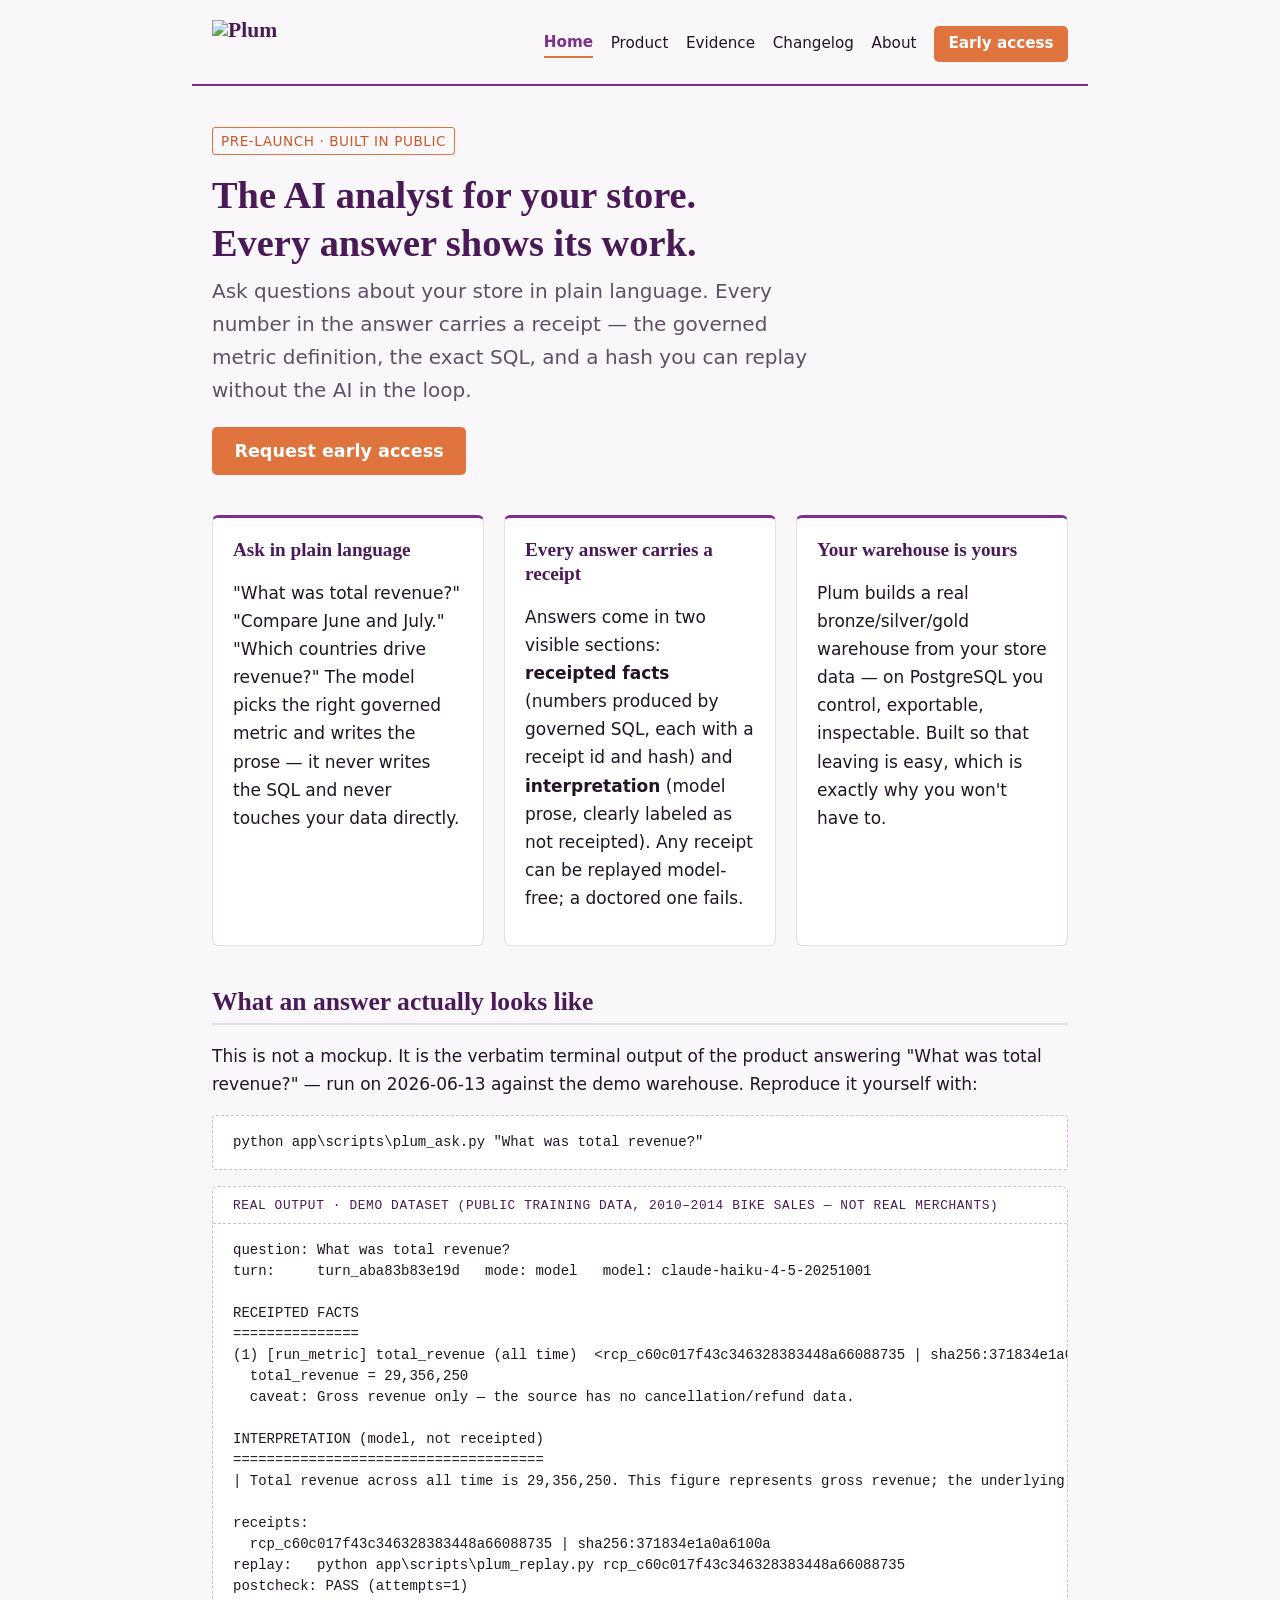
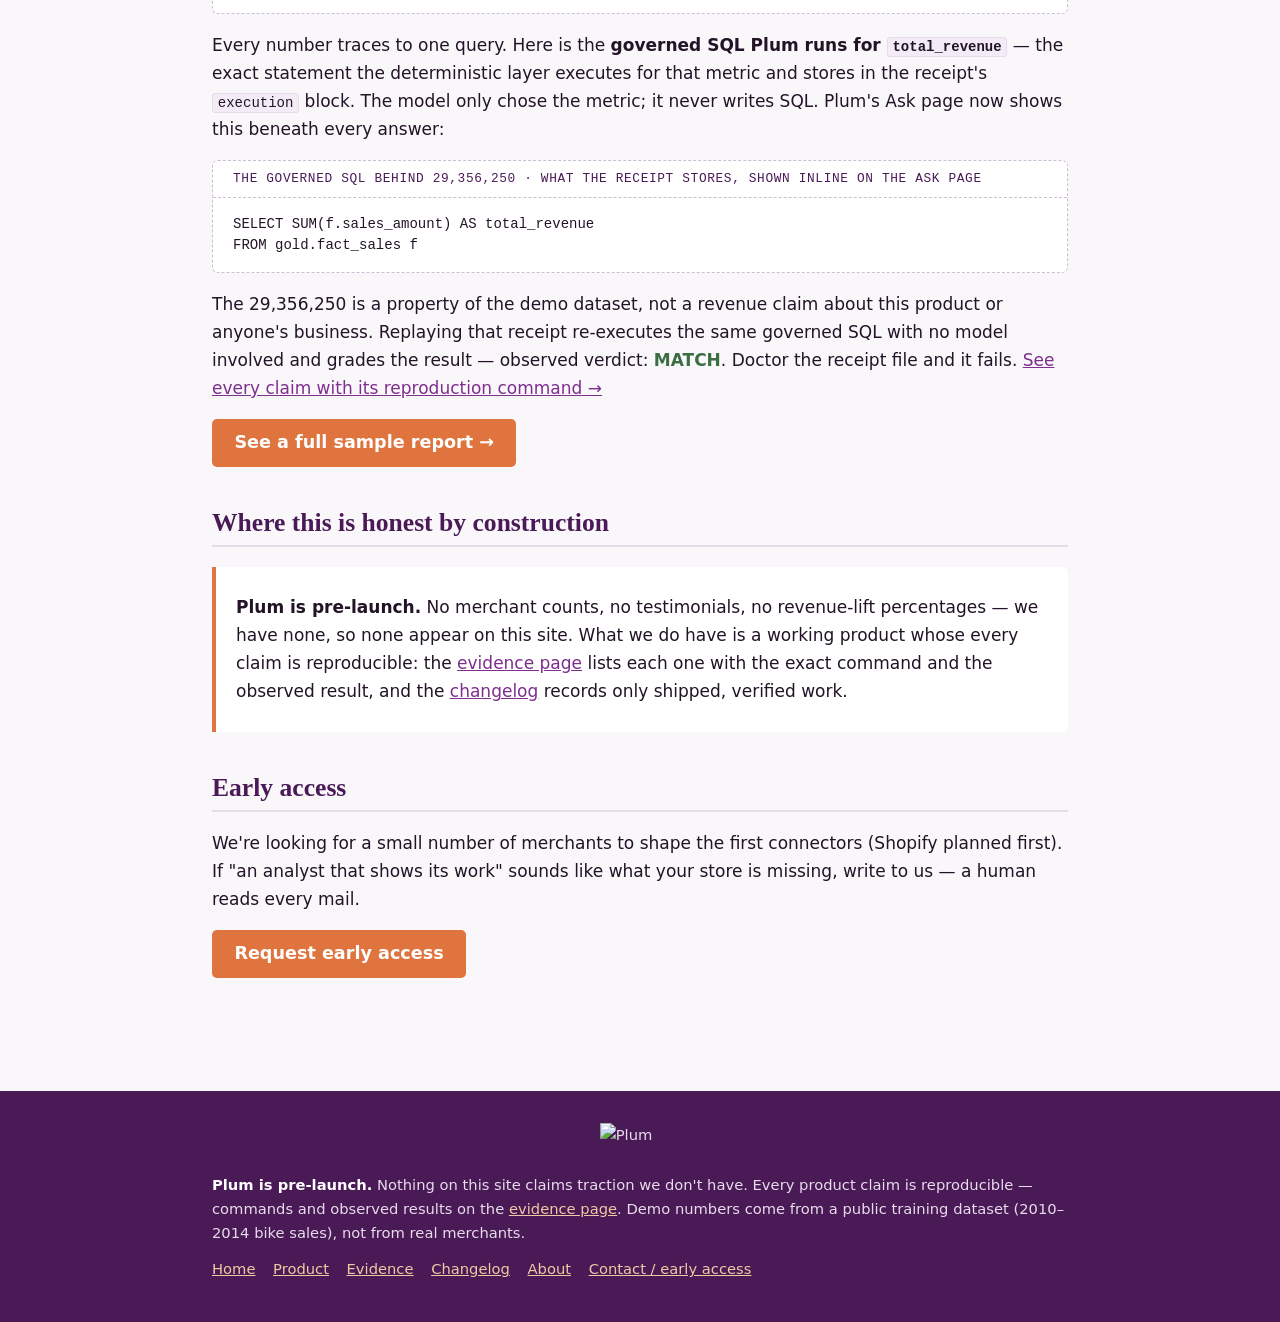
==== index.html @ e41077cc "Publish site (source: plum@e095a19 Hold privacy/terms back from publish (pending legal review))" ====
<!DOCTYPE html>
<html lang="en">
<head>
<meta charset="utf-8">
<meta name="viewport" content="width=device-width, initial-scale=1">
<title>Plum — the AI analyst for your store. Every answer shows its work.</title>
<meta name="description" content="Plum is an AI analyst for ecommerce stores. Every number it gives you carries a receipt: the governed metric, the exact SQL, and a replayable hash. Pre-launch, built in public.">
<link rel="icon" type="image/svg+xml" href="plum-icon.svg">
<link rel="stylesheet" href="style.css">
</head>
<body>

<header class="site">
  <a class="brand" href="index.html"><img class="logo" src="plum-primary-lockup.svg" alt="Plum" width="160" height="60"><span class="wordmark">Plum<span class="tick">&#10003;</span></span></a>
  <nav>
    <a href="index.html" aria-current="page">Home</a>
    <a href="product.html">Product</a>
    <a href="evidence.html">Evidence</a>
    <a href="changelog.html">Changelog</a>
    <a href="about.html">About</a>
    <a class="cta" href="mailto:vladimirvukojicic@gmail.com?subject=Plum%20early%20access">Early access</a>
  </nav>
</header>

<main>

<div class="hero">
  <span class="prelaunch">Pre-launch &middot; built in public</span>
  <h1>The AI analyst for your store.<br>Every answer shows its work.</h1>
  <p class="tagline">Ask questions about your store in plain language. Every number
  in the answer carries a receipt — the governed metric definition, the exact SQL,
  and a hash you can replay without the AI in the loop.</p>
  <a class="cta big" href="mailto:vladimirvukojicic@gmail.com?subject=Plum%20early%20access">Request early access</a>
</div>

<div class="threeup">
  <section>
    <h3>Ask in plain language</h3>
    <p>"What was total revenue?" "Compare June and July." "Which countries drive
    revenue?" The model picks the right governed metric and writes the prose —
    it never writes the SQL and never touches your data directly.</p>
  </section>
  <section>
    <h3>Every answer carries a receipt</h3>
    <p>Answers come in two visible sections: <strong>receipted facts</strong>
    (numbers produced by governed SQL, each with a receipt id and hash) and
    <strong>interpretation</strong> (model prose, clearly labeled as not
    receipted). Any receipt can be replayed model-free; a doctored one fails.</p>
  </section>
  <section>
    <h3>Your warehouse is yours</h3>
    <p>Plum builds a real bronze/silver/gold warehouse from your store data —
    on PostgreSQL you control, exportable, inspectable. Built so that leaving is
    easy, which is exactly why you won't have to.</p>
  </section>
</div>

<h2>What an answer actually looks like</h2>

<p>This is not a mockup. It is the verbatim terminal output of the product
answering "What was total revenue?" — run on 2026-06-13 against the demo
warehouse. Reproduce it yourself with:</p>

<pre><code>python app\scripts\plum_ask.py "What was total revenue?"</code></pre>

<div class="receipt">
  <div class="label">Real output &middot; demo dataset (public training data, 2010&ndash;2014 bike sales — not real merchants)</div>
<pre>question: What was total revenue?
turn:     turn_aba83b83e19d   mode: model   model: claude-haiku-4-5-20251001

RECEIPTED FACTS
===============
(1) [run_metric] total_revenue (all time)  &lt;rcp_c60c017f43c346328383448a66088735 | sha256:371834e1a0a6100a&gt;
  total_revenue = 29,356,250
  caveat: Gross revenue only — the source has no cancellation/refund data.

INTERPRETATION (model, not receipted)
=====================================
| Total revenue across all time is 29,356,250. This figure represents gross revenue; the underlying data does not include information on cancellations or refunds, so the actual net revenue may differ.

receipts:
  rcp_c60c017f43c346328383448a66088735 | sha256:371834e1a0a6100a
replay:   python app\scripts\plum_replay.py rcp_c60c017f43c346328383448a66088735
postcheck: PASS (attempts=1)</pre>
</div>

<p>Every number traces to one query. Here is the <strong>governed SQL Plum runs
for <code>total_revenue</code></strong> — the exact statement the deterministic
layer executes for that metric and stores in the receipt's <code>execution</code>
block. The model only chose the metric; it never writes SQL. Plum's Ask page now
shows this beneath every answer:</p>

<div class="receipt">
  <div class="label">The governed SQL behind 29,356,250 &middot; what the receipt stores, shown inline on the Ask page</div>
<pre><code>SELECT SUM(f.sales_amount) AS total_revenue
FROM gold.fact_sales f</code></pre>
</div>

<p>The 29,356,250 is a property of the demo dataset, not a revenue claim about
this product or anyone's business. Replaying that receipt re-executes the same
governed SQL with no model involved and grades the result — observed verdict:
<span class="observed">MATCH</span>. Doctor the receipt file and it fails.
<a href="evidence.html">See every claim with its reproduction command &rarr;</a></p>

<p><a class="cta big" href="sample-report.html">See a full sample report &rarr;</a></p>

<h2>Where this is honest by construction</h2>

<div class="honest">
  <p><strong>Plum is pre-launch.</strong> No merchant counts, no testimonials,
  no revenue-lift percentages — we have none, so none appear on this site. What
  we do have is a working product whose every claim is reproducible: the
  <a href="evidence.html">evidence page</a> lists each one with the exact command
  and the observed result, and the <a href="changelog.html">changelog</a> records
  only shipped, verified work.</p>
</div>

<h2>Early access</h2>

<p>We're looking for a small number of merchants to shape the first connectors
(Shopify planned first). If "an analyst that shows its work" sounds like what
your store is missing, write to us — a human reads every mail.</p>

<p><a class="cta big" href="mailto:vladimirvukojicic@gmail.com?subject=Plum%20early%20access">Request early access</a></p>

</main>

<footer class="site">
  <img class="footer-logo" src="plum-lockup-dark-white.svg" alt="Plum" width="180" height="75">
  <p><strong>Plum is pre-launch.</strong> Nothing on this site claims traction
  we don't have. Every product claim is reproducible — commands and observed
  results on the <a href="evidence.html">evidence page</a>. Demo numbers come from
  a public training dataset (2010&ndash;2014 bike sales), not from real merchants.</p>
  <nav>
    <a href="index.html">Home</a>
    <a href="product.html">Product</a>
    <a href="evidence.html">Evidence</a>
    <a href="changelog.html">Changelog</a>
    <a href="about.html">About</a>
    <a href="mailto:vladimirvukojicic@gmail.com?subject=Plum%20early%20access">Contact / early access</a>
  </nav>
</footer>

</body>
</html>
---- style.css ----
/* Plum marketing site — shared stylesheet.
   Branding: the Plum palette on a warm off-white paper, keeping the printed-
   receipt feel that is the product's whole point — but dressed in the brand:
   Plum primary, Deep for dark headings/footer, Clay for calls to action, Leaf
   for verified/positive proof. No frameworks, no network fonts, no JS. */

:root {
  /* brand palette */
  --plum: #7E2F8E;        /* primary brand */
  --plum-dark: #5f2069;   /* darker plum for hover / pressed states */
  --deep: #4A1A57;        /* dark headings, dark sections, footer */
  --deep-2: #3a1445;      /* deeper still, for gradient depth */
  --clay: #E0743F;        /* warm CTA / secondary accent */
  --clay-dark: #c45c29;   /* clay hover */
  --leaf: #4E8A57;        /* positive / verified / checkmarks */
  --leaf-dark: #3c6e44;   /* leaf hover / text on light */

  /* surfaces */
  --paper: #faf7fb;       /* faint plum-tinted off-white */
  --card: #ffffff;
  --ink: #221426;         /* near-black with a plum undertone */
  --ink-soft: #5e5066;
  --rule: #e6dcea;        /* soft plum-tinted hairline */
  --rule-strong: #cdbcd4;
  --code-bg: #f3ecf6;     /* tinted code chip */

  --mono: Consolas, "Cascadia Mono", "Courier New", monospace;
  --serif: Georgia, "Times New Roman", serif;
  --sans: system-ui, "Segoe UI", Arial, sans-serif;
}

* { box-sizing: border-box; }

body {
  margin: 0;
  background: var(--paper);
  color: var(--ink);
  font-family: var(--sans);
  font-size: 1.0625rem;
  line-height: 1.65;
}

h1, h2, h3 { font-family: var(--serif); line-height: 1.25; color: var(--deep); }
h1 { font-size: 2.4rem; margin: 0 0 0.5rem; }
h2 { font-size: 1.6rem; margin: 2.5rem 0 0.75rem; border-bottom: 2px solid var(--rule); padding-bottom: 0.35rem; }
h3 { font-size: 1.2rem; margin: 1.75rem 0 0.5rem; }

a { color: var(--plum); }
a:hover { color: var(--clay-dark); }

code, pre {
  font-family: var(--mono);
  font-size: 0.875rem;
}

code {
  background: var(--code-bg);
  border: 1px solid var(--rule);
  border-radius: 3px;
  padding: 0.08rem 0.3rem;
  overflow-wrap: anywhere;
}

pre {
  background: var(--card);
  border: 1px dashed var(--rule-strong);
  border-radius: 4px;
  padding: 1rem 1.25rem;
  overflow-x: auto;
  line-height: 1.5;
}
pre code { background: none; border: none; padding: 0; }

/* layout */
header.site, main, footer.site > * { max-width: 56rem; margin-left: auto; margin-right: auto; }
header.site, main { padding: 0 1.25rem; }
main { padding-bottom: 3rem; }

/* nav */
header.site {
  display: flex;
  align-items: center;
  flex-wrap: wrap;
  gap: 0.5rem 1.5rem;
  padding-top: 1.25rem;
  padding-bottom: 1rem;
  border-bottom: 2px solid var(--plum);
  margin-bottom: 2.5rem;
}
.brand {
  display: inline-flex;
  align-items: center;
  gap: 0.5rem;
  font-family: var(--serif);
  font-weight: bold;
  font-size: 1.35rem;
  color: var(--deep);
  text-decoration: none;
  line-height: 1;
}
.brand .logo { height: 3rem; width: auto; display: block; }
/* the wordmark text stays in the DOM for screen readers; the lockup carries it visually */
.brand .wordmark { position: absolute; width: 1px; height: 1px; overflow: hidden; clip: rect(0 0 0 0); white-space: nowrap; }
.brand .tick { color: var(--leaf); }
header.site nav { display: flex; flex-wrap: wrap; gap: 0.25rem 1.1rem; align-items: center; margin-left: auto; }
header.site nav a { color: var(--ink); text-decoration: none; font-size: 0.95rem; }
header.site nav a:hover { color: var(--plum); }
header.site nav a[aria-current="page"] {
  color: var(--plum);
  border-bottom: 2px solid var(--clay);
  font-weight: 600;
}

.cta {
  display: inline-block;
  background: var(--clay);
  color: #fff !important;
  text-decoration: none;
  padding: 0.35rem 0.9rem;
  border-radius: 5px;
  font-weight: 600;
}
.cta:hover { background: var(--clay-dark); color: #fff !important; }
.cta.big { font-size: 1.1rem; padding: 0.6rem 1.4rem; }

/* hero */
.hero { margin: 1rem 0 2.5rem; }
.hero h1 { color: var(--deep); }
.hero p.tagline { font-size: 1.25rem; color: var(--ink-soft); max-width: 38rem; margin: 0.5rem 0 1.25rem; }
.prelaunch {
  display: inline-block;
  font-size: 0.85rem;
  letter-spacing: 0.04em;
  text-transform: uppercase;
  color: var(--clay-dark);
  border: 1px solid var(--clay);
  border-radius: 3px;
  padding: 0.1rem 0.5rem;
  margin-bottom: 1rem;
}

/* three-up feature row */
.threeup { display: grid; grid-template-columns: repeat(auto-fit, minmax(15rem, 1fr)); gap: 1.25rem; margin: 1.5rem 0; }
.threeup section {
  background: var(--card);
  border: 1px solid var(--rule);
  border-top: 3px solid var(--plum);
  border-radius: 6px;
  padding: 1rem 1.25rem;
}
.threeup h3 { margin-top: 0.25rem; }

/* receipt / demo block */
.receipt {
  background: var(--card);
  border: 1px dashed var(--rule-strong);
  border-radius: 6px;
  margin: 1rem 0;
}
.receipt .label {
  font-family: var(--mono);
  font-size: 0.8rem;
  letter-spacing: 0.05em;
  text-transform: uppercase;
  color: var(--deep);
  border-bottom: 1px dashed var(--rule-strong);
  padding: 0.45rem 1.25rem;
}
.receipt pre { border: none; margin: 0; background: none; }

/* evidence table rows — Leaf left border marks them as verified proof */
.claim-row {
  background: var(--card);
  border: 1px solid var(--rule);
  border-left: 4px solid var(--leaf);
  border-radius: 6px;
  padding: 1rem 1.5rem;
  margin: 1.5rem 0;
}
.claim-row h3 { margin-top: 0; }
.claim-row dt {
  font-size: 0.8rem;
  letter-spacing: 0.05em;
  text-transform: uppercase;
  color: var(--ink-soft);
  margin-top: 0.9rem;
}
.claim-row dd { margin: 0.25rem 0 0; }
.observed { color: var(--leaf-dark); font-weight: 600; }

/* changelog */
.changelog-note {
  background: var(--card);
  border-left: 4px solid var(--plum);
  border-radius: 0 6px 6px 0;
  padding: 0.6rem 1.25rem;
  margin: 1rem 0 2rem;
}
.changelog li { margin: 1rem 0; }

/* misc */
.muted { color: var(--ink-soft); }
.honest {
  border-left: 4px solid var(--clay);
  background: var(--card);
  border-radius: 0 6px 6px 0;
  padding: 0.6rem 1.25rem;
  margin: 1.25rem 0;
}
table { border-collapse: collapse; width: 100%; margin: 1rem 0; }
th, td { border: 1px solid var(--rule); padding: 0.45rem 0.7rem; text-align: left; vertical-align: top; }
th { background: var(--code-bg); font-family: var(--serif); color: var(--deep); }

/* footer — Deep dark section, white lockup, white text */
footer.site {
  background: var(--deep);
  color: #e8dcec;
  margin-top: 3rem;
  padding-top: 2rem;
  padding-bottom: 2.5rem;
  font-size: 0.92rem;
}
footer.site > * { padding-left: 1.25rem; padding-right: 1.25rem; }
footer.site p { margin: 0 auto 0.75rem; max-width: 56rem; }
footer.site strong { color: #fff; }
footer.site a { color: #f0c9a3; }
footer.site a:hover { color: #fff; }
.footer-logo { height: 2.1rem; width: auto; display: block; margin-bottom: 1rem; }
footer.site nav { display: flex; flex-wrap: wrap; gap: 0.25rem 1.1rem; margin: 0.5rem auto 0; max-width: 56rem; }

/* ---- mobile (<= 640px) — the layout is already fluid (max-width + flex-wrap +
   grid auto-fit); this tunes type, the nav, and spacing so it reads well on a
   phone, and lets any wide table scroll instead of forcing page-wide scroll ---- */
@media (max-width: 640px) {
  body { font-size: 1rem; }
  h1 { font-size: 1.9rem; }
  h2 { font-size: 1.4rem; margin-top: 2rem; }
  h3 { font-size: 1.12rem; }

  header.site, main { padding-left: 1rem; padding-right: 1rem; }
  header.site { gap: 0.5rem 1rem; }
  /* nav drops onto its own full-width row under the brand, left-aligned */
  header.site nav { margin-left: 0; width: 100%; gap: 0.4rem 0.95rem; }

  .hero p.tagline { font-size: 1.1rem; }
  .cta.big { font-size: 1rem; padding: 0.55rem 1.1rem; }

  th, td { padding: 0.4rem 0.55rem; overflow-wrap: anywhere; }
  table { display: block; overflow-x: auto; }
}
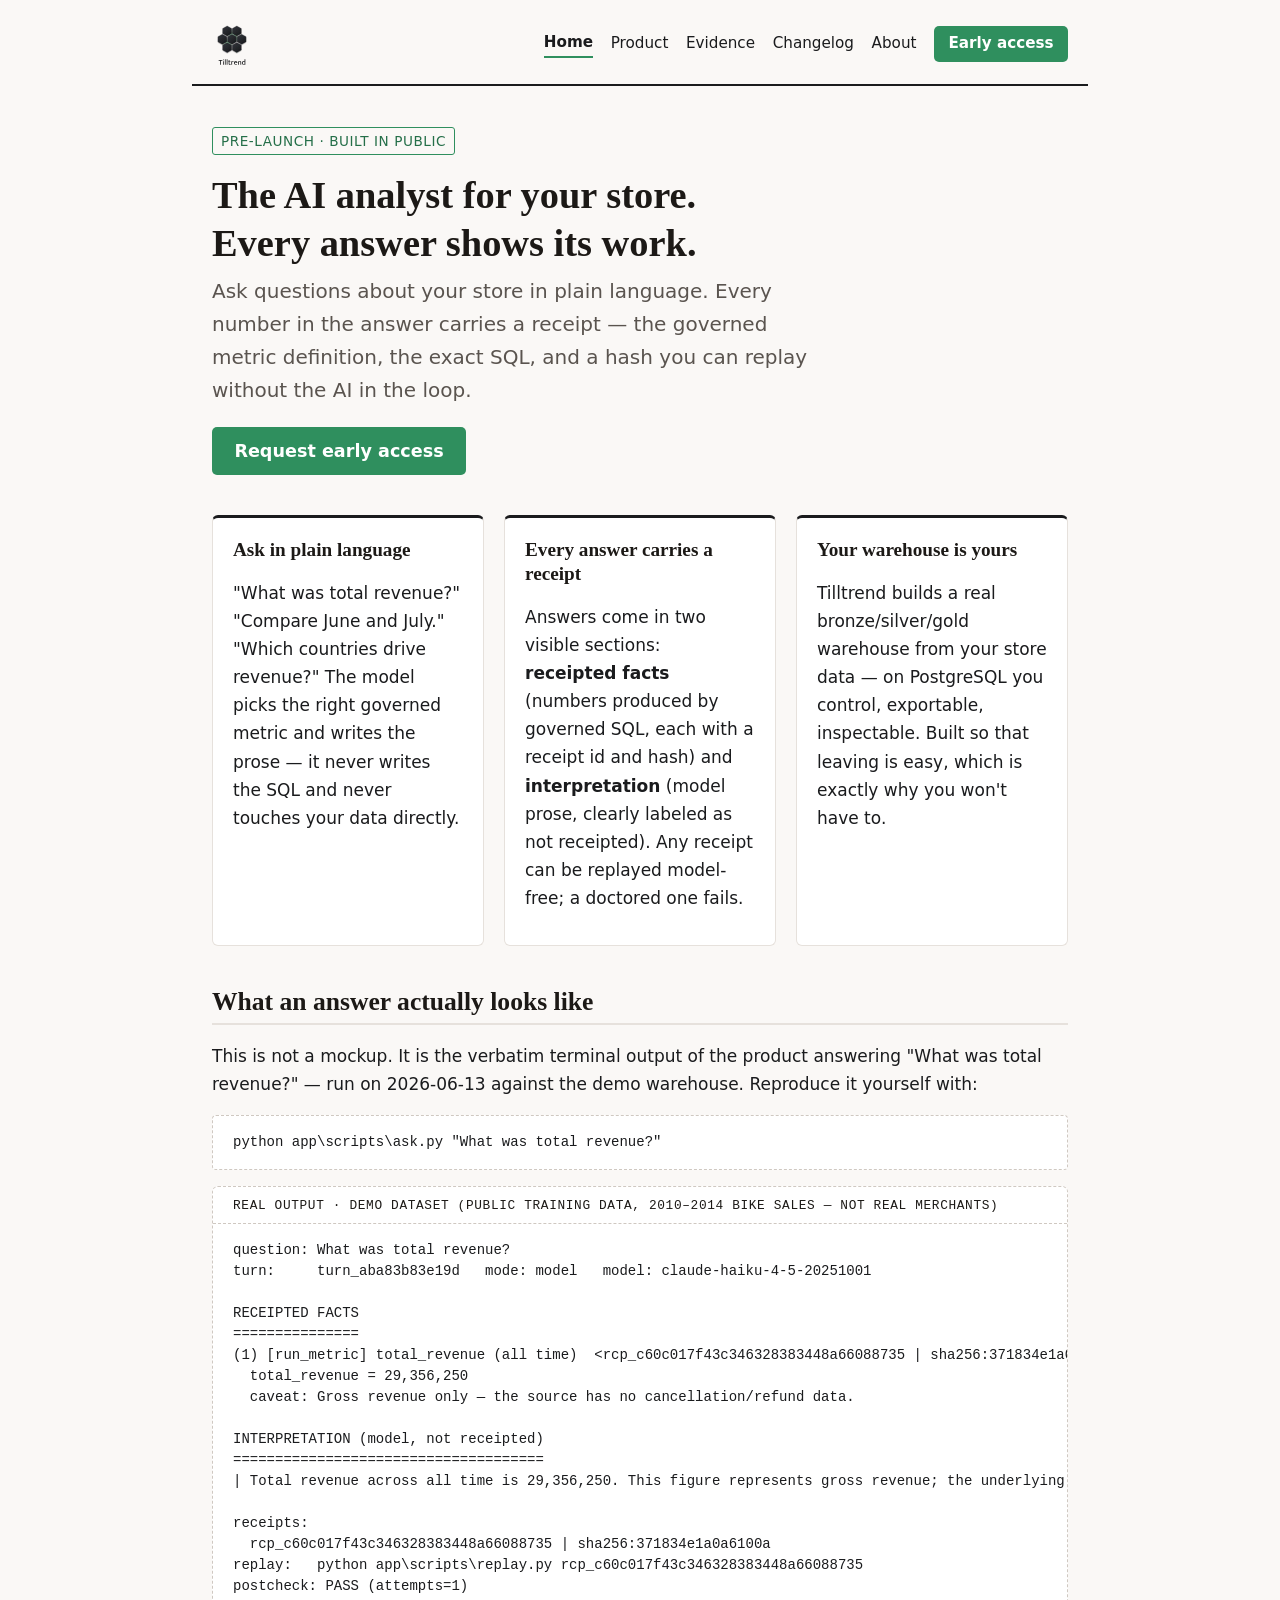
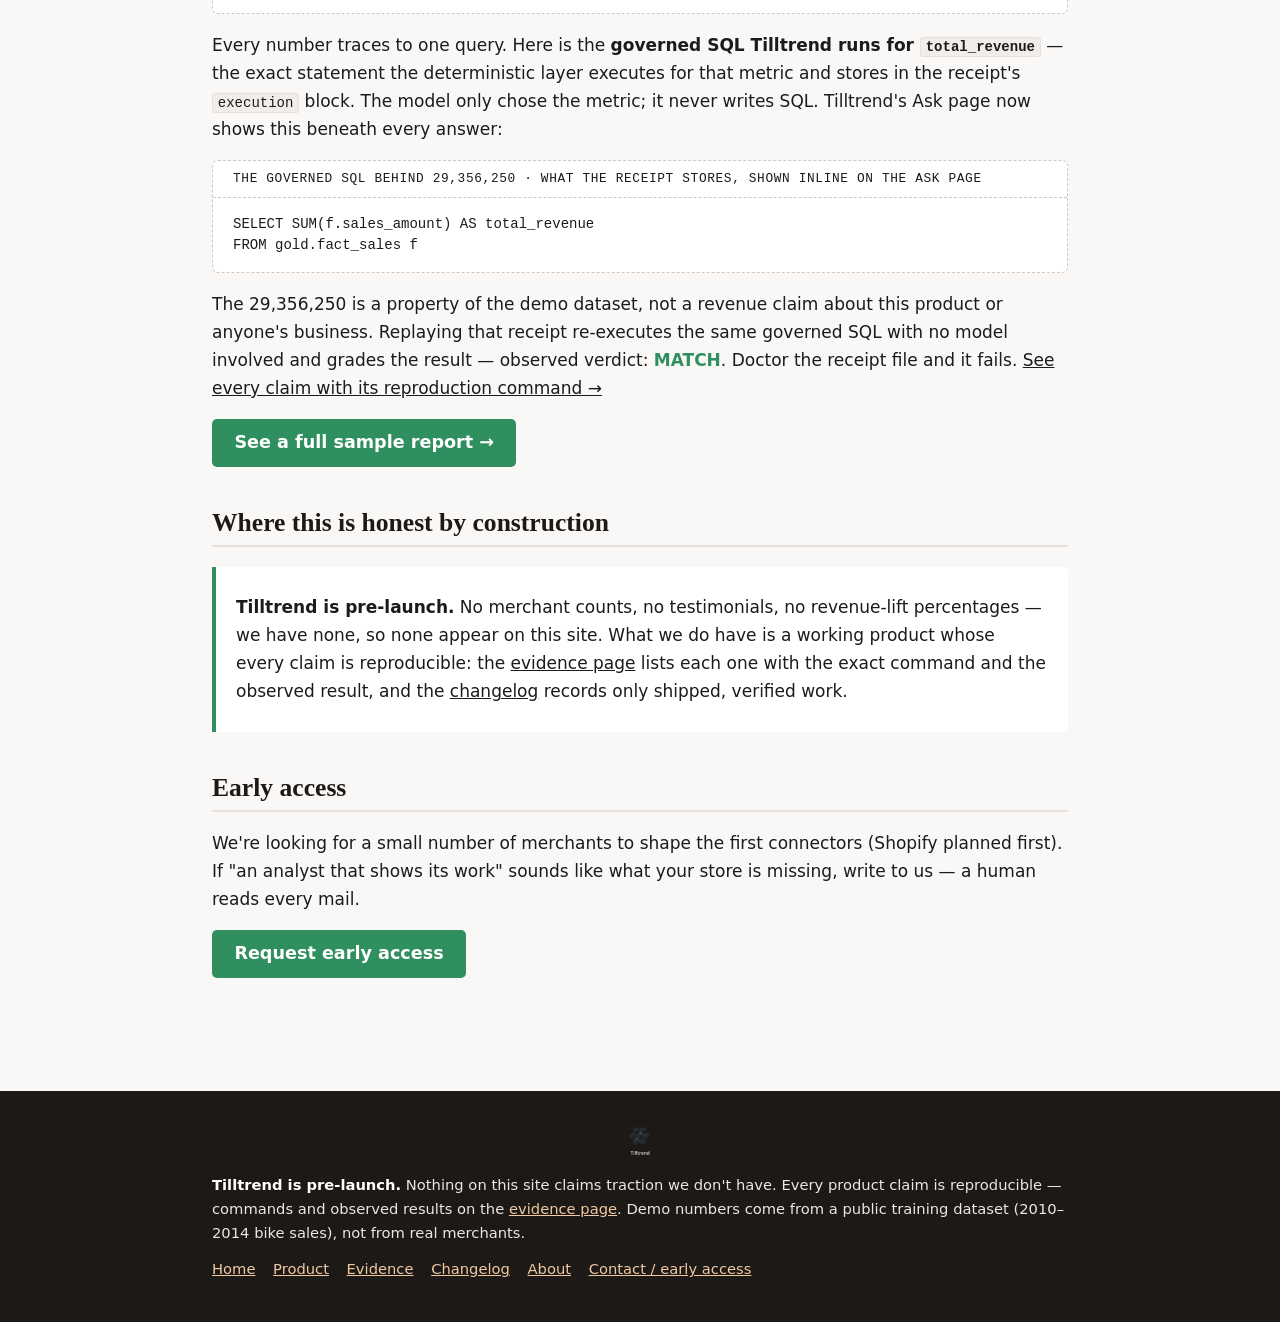
==== commit d518a83c: "Publish Tilltrend rebrand (logo + emerald palette + de-Plummed copy); source tilltrend@a6c1687 De-Pl" ====
--- a/index.html
+++ b/index.html
@@ -3,22 +3,22 @@
 <head>
 <meta charset="utf-8">
 <meta name="viewport" content="width=device-width, initial-scale=1">
-<title>Plum — the AI analyst for your store. Every answer shows its work.</title>
-<meta name="description" content="Plum is an AI analyst for ecommerce stores. Every number it gives you carries a receipt: the governed metric, the exact SQL, and a replayable hash. Pre-launch, built in public.">
-<link rel="icon" type="image/svg+xml" href="plum-icon.svg">
+<title>Tilltrend — the AI analyst for your store. Every answer shows its work.</title>
+<meta name="description" content="Tilltrend is an AI analyst for ecommerce stores. Every number it gives you carries a receipt: the governed metric, the exact SQL, and a replayable hash. Pre-launch, built in public.">
+<link rel="icon" type="image/svg+xml" href="tilltrend-icon.svg">
 <link rel="stylesheet" href="style.css">
 </head>
 <body>
 
 <header class="site">
-  <a class="brand" href="index.html"><img class="logo" src="plum-primary-lockup.svg" alt="Plum" width="160" height="60"><span class="wordmark">Plum<span class="tick">&#10003;</span></span></a>
+  <a class="brand" href="index.html"><img class="logo" src="tilltrend-primary-lockup.svg" alt="Tilltrend" width="160" height="60"><span class="wordmark">Tilltrend<span class="tick">&#10003;</span></span></a>
   <nav>
     <a href="index.html" aria-current="page">Home</a>
     <a href="product.html">Product</a>
     <a href="evidence.html">Evidence</a>
     <a href="changelog.html">Changelog</a>
     <a href="about.html">About</a>
-    <a class="cta" href="mailto:vladimirvukojicic@gmail.com?subject=Plum%20early%20access">Early access</a>
+    <a class="cta" href="mailto:vladimirvukojicic@gmail.com?subject=Tilltrend%20early%20access">Early access</a>
   </nav>
 </header>
 
@@ -30,7 +30,7 @@
   <p class="tagline">Ask questions about your store in plain language. Every number
   in the answer carries a receipt — the governed metric definition, the exact SQL,
   and a hash you can replay without the AI in the loop.</p>
-  <a class="cta big" href="mailto:vladimirvukojicic@gmail.com?subject=Plum%20early%20access">Request early access</a>
+  <a class="cta big" href="mailto:vladimirvukojicic@gmail.com?subject=Tilltrend%20early%20access">Request early access</a>
 </div>
 
 <div class="threeup">
@@ -49,7 +49,7 @@
   </section>
   <section>
     <h3>Your warehouse is yours</h3>
-    <p>Plum builds a real bronze/silver/gold warehouse from your store data —
+    <p>Tilltrend builds a real bronze/silver/gold warehouse from your store data —
     on PostgreSQL you control, exportable, inspectable. Built so that leaving is
     easy, which is exactly why you won't have to.</p>
   </section>
@@ -61,7 +61,7 @@
 answering "What was total revenue?" — run on 2026-06-13 against the demo
 warehouse. Reproduce it yourself with:</p>
 
-<pre><code>python app\scripts\plum_ask.py "What was total revenue?"</code></pre>
+<pre><code>python app\scripts\ask.py "What was total revenue?"</code></pre>
 
 <div class="receipt">
   <div class="label">Real output &middot; demo dataset (public training data, 2010&ndash;2014 bike sales — not real merchants)</div>
@@ -80,14 +80,14 @@
 
 receipts:
   rcp_c60c017f43c346328383448a66088735 | sha256:371834e1a0a6100a
-replay:   python app\scripts\plum_replay.py rcp_c60c017f43c346328383448a66088735
+replay:   python app\scripts\replay.py rcp_c60c017f43c346328383448a66088735
 postcheck: PASS (attempts=1)</pre>
 </div>
 
-<p>Every number traces to one query. Here is the <strong>governed SQL Plum runs
+<p>Every number traces to one query. Here is the <strong>governed SQL Tilltrend runs
 for <code>total_revenue</code></strong> — the exact statement the deterministic
 layer executes for that metric and stores in the receipt's <code>execution</code>
-block. The model only chose the metric; it never writes SQL. Plum's Ask page now
+block. The model only chose the metric; it never writes SQL. Tilltrend's Ask page now
 shows this beneath every answer:</p>
 
 <div class="receipt">
@@ -107,7 +107,7 @@
 <h2>Where this is honest by construction</h2>
 
 <div class="honest">
-  <p><strong>Plum is pre-launch.</strong> No merchant counts, no testimonials,
+  <p><strong>Tilltrend is pre-launch.</strong> No merchant counts, no testimonials,
   no revenue-lift percentages — we have none, so none appear on this site. What
   we do have is a working product whose every claim is reproducible: the
   <a href="evidence.html">evidence page</a> lists each one with the exact command
@@ -121,13 +121,13 @@
 (Shopify planned first). If "an analyst that shows its work" sounds like what
 your store is missing, write to us — a human reads every mail.</p>
 
-<p><a class="cta big" href="mailto:vladimirvukojicic@gmail.com?subject=Plum%20early%20access">Request early access</a></p>
+<p><a class="cta big" href="mailto:vladimirvukojicic@gmail.com?subject=Tilltrend%20early%20access">Request early access</a></p>
 
 </main>
 
 <footer class="site">
-  <img class="footer-logo" src="plum-lockup-dark-white.svg" alt="Plum" width="180" height="75">
-  <p><strong>Plum is pre-launch.</strong> Nothing on this site claims traction
+  <img class="footer-logo" src="tilltrend-lockup-dark-white.svg" alt="Tilltrend" width="180" height="75">
+  <p><strong>Tilltrend is pre-launch.</strong> Nothing on this site claims traction
   we don't have. Every product claim is reproducible — commands and observed
   results on the <a href="evidence.html">evidence page</a>. Demo numbers come from
   a public training dataset (2010&ndash;2014 bike sales), not from real merchants.</p>
@@ -137,7 +137,7 @@
     <a href="evidence.html">Evidence</a>
     <a href="changelog.html">Changelog</a>
     <a href="about.html">About</a>
-    <a href="mailto:vladimirvukojicic@gmail.com?subject=Plum%20early%20access">Contact / early access</a>
+    <a href="mailto:vladimirvukojicic@gmail.com?subject=Tilltrend%20early%20access">Contact / early access</a>
   </nav>
 </footer>
 
--- a/style.css
+++ b/style.css
@@ -1,28 +1,31 @@
-/* Plum marketing site — shared stylesheet.
-   Branding: the Plum palette on a warm off-white paper, keeping the printed-
-   receipt feel that is the product's whole point — but dressed in the brand:
-   Plum primary, Deep for dark headings/footer, Clay for calls to action, Leaf
-   for verified/positive proof. No frameworks, no network fonts, no JS. */
+/* Tilltrend marketing site — shared stylesheet.
+   Branding: graphite ink (#1A1B1D) on a warm off-white paper, with an emerald
+   accent (#5FB877) drawn from the Tilltrend logo, keeping the printed-receipt
+   feel that is the product's whole point. The palette is no longer provisional —
+   it matches the real logo: graphite for the primary/wordmark, emerald for CTAs
+   and verified/positive proof (the logo has no orange, so the CTA is emerald too).
+   No frameworks, no network fonts, no JS. Custom-property NAMES were renamed to --tilltrend during the D-044 de-Plum;
+   only style.css references them, so no markup changed. */
 
 :root {
-  /* brand palette */
-  --plum: #7E2F8E;        /* primary brand */
-  --plum-dark: #5f2069;   /* darker plum for hover / pressed states */
-  --deep: #4A1A57;        /* dark headings, dark sections, footer */
-  --deep-2: #3a1445;      /* deeper still, for gradient depth */
-  --clay: #E0743F;        /* warm CTA / secondary accent */
-  --clay-dark: #c45c29;   /* clay hover */
-  --leaf: #4E8A57;        /* positive / verified / checkmarks */
-  --leaf-dark: #3c6e44;   /* leaf hover / text on light */
+  /* brand palette — graphite ink + emerald (from the Tilltrend logo) */
+  --tilltrend: #1A1B1D;        /* primary brand (graphite ink) */
+  --tilltrend-dark: #0E0F11;   /* darker ink for hover / pressed states */
+  --deep: #1c1916;        /* dark headings, dark sections, footer */
+  --deep-2: #100e0c;      /* deeper still, for gradient depth */
+  --clay: #2F8F5E;        /* CTA / secondary accent (emerald — logo has no orange) */
+  --clay-dark: #256F49;   /* clay hover */
+  --leaf: #5FB877;        /* positive / verified / checkmarks (emerald) */
+  --leaf-dark: #2F8F5E;   /* leaf hover / text on light */
 
   /* surfaces */
-  --paper: #faf7fb;       /* faint plum-tinted off-white */
+  --paper: #faf8f6;       /* warm neutral off-white */
   --card: #ffffff;
-  --ink: #221426;         /* near-black with a plum undertone */
-  --ink-soft: #5e5066;
-  --rule: #e6dcea;        /* soft plum-tinted hairline */
-  --rule-strong: #cdbcd4;
-  --code-bg: #f3ecf6;     /* tinted code chip */
+  --ink: #1A1B1D;         /* graphite ink */
+  --ink-soft: #5a544f;
+  --rule: #e6e1dc;        /* soft neutral hairline */
+  --rule-strong: #cfc8c1;
+  --code-bg: #f1ede9;     /* neutral code chip */
 
   --mono: Consolas, "Cascadia Mono", "Courier New", monospace;
   --serif: Georgia, "Times New Roman", serif;
@@ -45,7 +48,7 @@
 h2 { font-size: 1.6rem; margin: 2.5rem 0 0.75rem; border-bottom: 2px solid var(--rule); padding-bottom: 0.35rem; }
 h3 { font-size: 1.2rem; margin: 1.75rem 0 0.5rem; }
 
-a { color: var(--plum); }
+a { color: var(--tilltrend); }
 a:hover { color: var(--clay-dark); }
 
 code, pre {
@@ -84,7 +87,7 @@
   gap: 0.5rem 1.5rem;
   padding-top: 1.25rem;
   padding-bottom: 1rem;
-  border-bottom: 2px solid var(--plum);
+  border-bottom: 2px solid var(--tilltrend);
   margin-bottom: 2.5rem;
 }
 .brand {
@@ -104,9 +107,9 @@
 .brand .tick { color: var(--leaf); }
 header.site nav { display: flex; flex-wrap: wrap; gap: 0.25rem 1.1rem; align-items: center; margin-left: auto; }
 header.site nav a { color: var(--ink); text-decoration: none; font-size: 0.95rem; }
-header.site nav a:hover { color: var(--plum); }
+header.site nav a:hover { color: var(--tilltrend); }
 header.site nav a[aria-current="page"] {
-  color: var(--plum);
+  color: var(--tilltrend);
   border-bottom: 2px solid var(--clay);
   font-weight: 600;
 }
@@ -144,7 +147,7 @@
 .threeup section {
   background: var(--card);
   border: 1px solid var(--rule);
-  border-top: 3px solid var(--plum);
+  border-top: 3px solid var(--tilltrend);
   border-radius: 6px;
   padding: 1rem 1.25rem;
 }
@@ -191,7 +194,7 @@
 /* changelog */
 .changelog-note {
   background: var(--card);
-  border-left: 4px solid var(--plum);
+  border-left: 4px solid var(--tilltrend);
   border-radius: 0 6px 6px 0;
   padding: 0.6rem 1.25rem;
   margin: 1rem 0 2rem;
@@ -207,6 +210,10 @@
   padding: 0.6rem 1.25rem;
   margin: 1.25rem 0;
 }
+.sample-download { display: flex; align-items: center; flex-wrap: wrap; gap: 0.5rem 0.9rem; margin: 1.25rem 0; }
+.sample-download .cta { flex: none; }
+.dl-note { flex: 1 1 16rem; font-size: 0.9rem; color: var(--muted, #6b6470); line-height: 1.45; }
+
 table { border-collapse: collapse; width: 100%; margin: 1rem 0; }
 th, td { border: 1px solid var(--rule); padding: 0.45rem 0.7rem; text-align: left; vertical-align: top; }
 th { background: var(--code-bg); font-family: var(--serif); color: var(--deep); }
@@ -214,7 +221,7 @@
 /* footer — Deep dark section, white lockup, white text */
 footer.site {
   background: var(--deep);
-  color: #e8dcec;
+  color: #ece7e2;
   margin-top: 3rem;
   padding-top: 2rem;
   padding-bottom: 2.5rem;
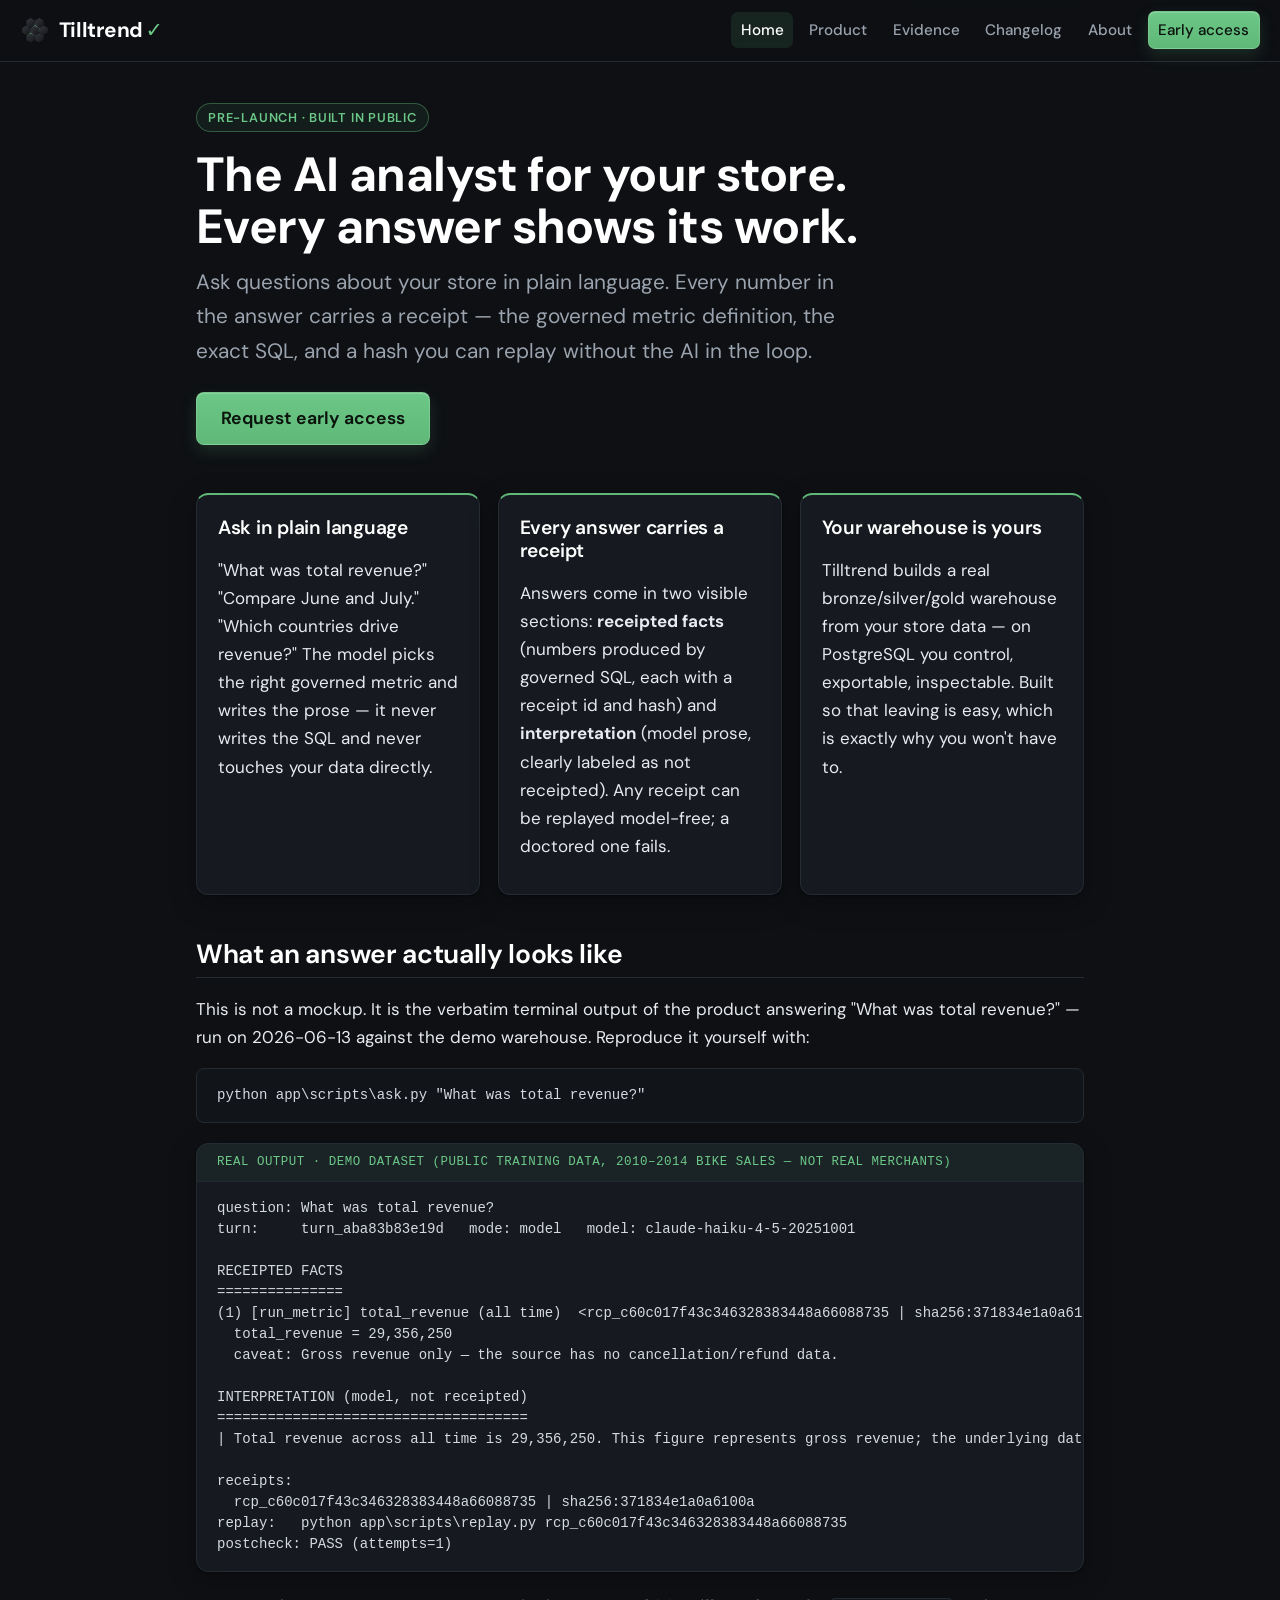
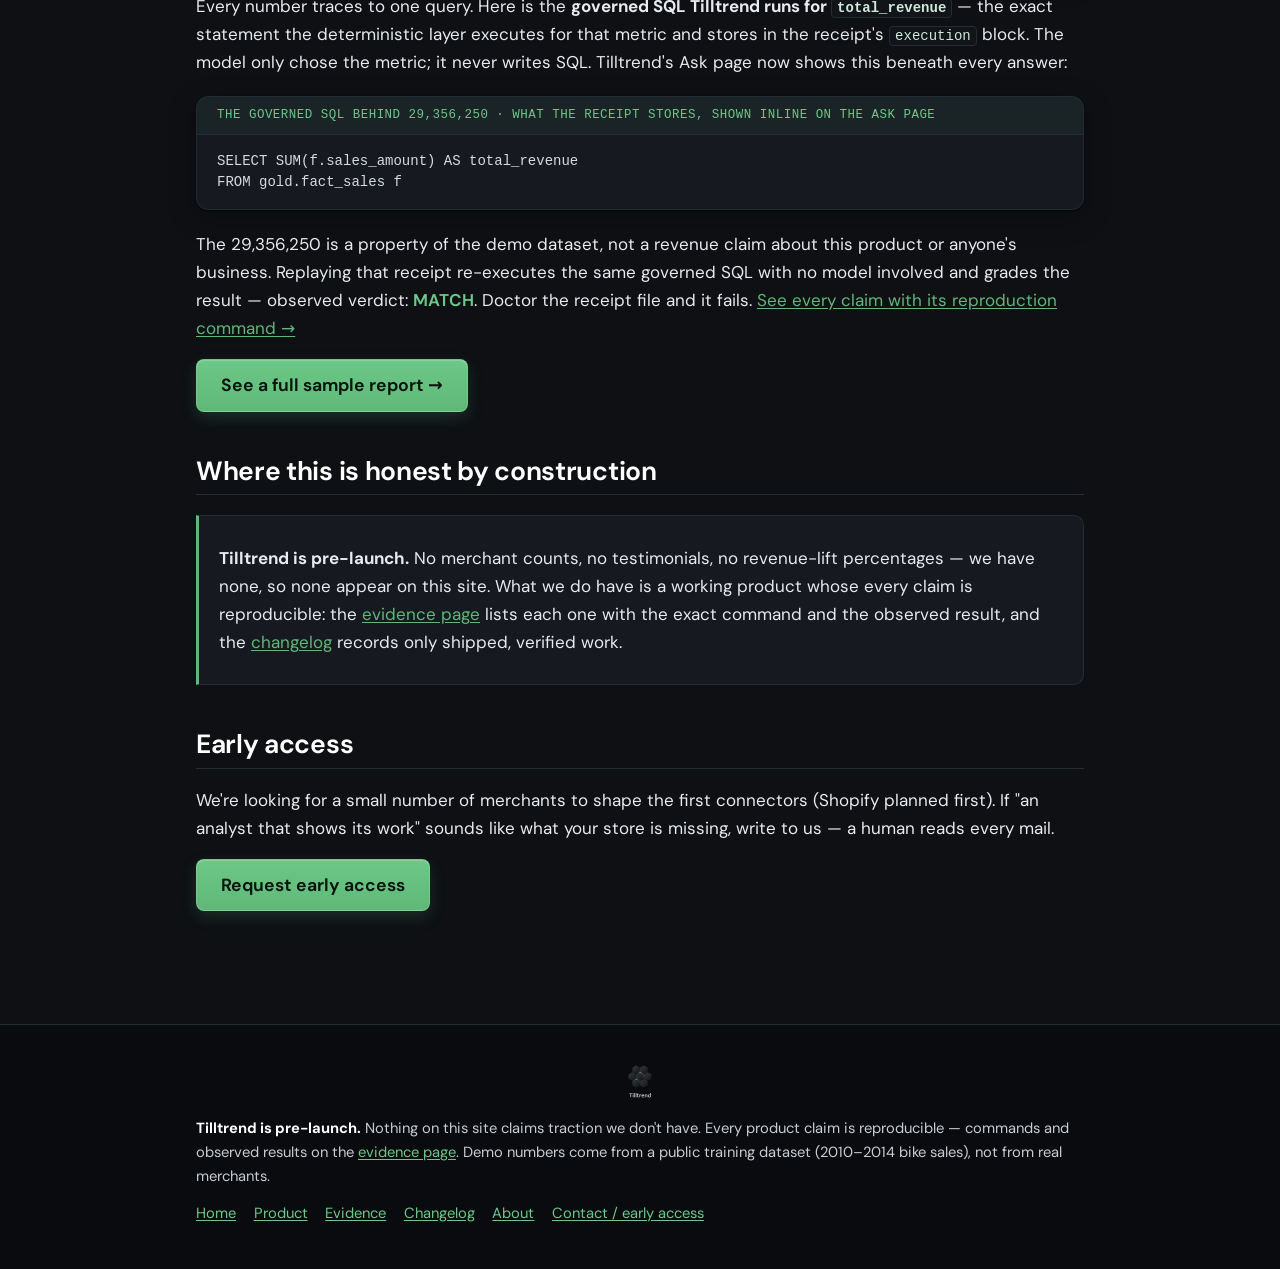
==== commit 63b3e4fd: "Publish site (source: tilltrend@b037608 docs: session handoff — @tilltrend.app email live + site de-" ====
--- a/index.html
+++ b/index.html
@@ -18,7 +18,7 @@
     <a href="evidence.html">Evidence</a>
     <a href="changelog.html">Changelog</a>
     <a href="about.html">About</a>
-    <a class="cta" href="mailto:vladimirvukojicic@gmail.com?subject=Tilltrend%20early%20access">Early access</a>
+    <a class="cta" href="mailto:contact@tilltrend.app?subject=Tilltrend%20early%20access">Early access</a>
   </nav>
 </header>
 
@@ -30,7 +30,7 @@
   <p class="tagline">Ask questions about your store in plain language. Every number
   in the answer carries a receipt — the governed metric definition, the exact SQL,
   and a hash you can replay without the AI in the loop.</p>
-  <a class="cta big" href="mailto:vladimirvukojicic@gmail.com?subject=Tilltrend%20early%20access">Request early access</a>
+  <a class="cta big" href="mailto:contact@tilltrend.app?subject=Tilltrend%20early%20access">Request early access</a>
 </div>
 
 <div class="threeup">
@@ -121,7 +121,7 @@
 (Shopify planned first). If "an analyst that shows its work" sounds like what
 your store is missing, write to us — a human reads every mail.</p>
 
-<p><a class="cta big" href="mailto:vladimirvukojicic@gmail.com?subject=Tilltrend%20early%20access">Request early access</a></p>
+<p><a class="cta big" href="mailto:contact@tilltrend.app?subject=Tilltrend%20early%20access">Request early access</a></p>
 
 </main>
 
@@ -137,7 +137,7 @@
     <a href="evidence.html">Evidence</a>
     <a href="changelog.html">Changelog</a>
     <a href="about.html">About</a>
-    <a href="mailto:vladimirvukojicic@gmail.com?subject=Tilltrend%20early%20access">Contact / early access</a>
+    <a href="mailto:contact@tilltrend.app?subject=Tilltrend%20early%20access">Contact / early access</a>
   </nav>
 </footer>
 
--- a/style.css
+++ b/style.css
@@ -1,202 +1,244 @@
 /* Tilltrend marketing site — shared stylesheet.
-   Branding: graphite ink (#1A1B1D) on a warm off-white paper, with an emerald
-   accent (#5FB877) drawn from the Tilltrend logo, keeping the printed-receipt
-   feel that is the product's whole point. The palette is no longer provisional —
-   it matches the real logo: graphite for the primary/wordmark, emerald for CTAs
-   and verified/positive proof (the logo has no orange, so the CTA is emerald too).
-   No frameworks, no network fonts, no JS. Custom-property NAMES were renamed to --tilltrend during the D-044 de-Plum;
-   only style.css references them, so no markup changed. */
+   App-style dark theme: graphite background, emerald accent, DM Sans (the brand
+   typeface, self-hosted to match the logo wordmark and the admin dashboard). The
+   look deliberately echoes the product's own UI — a sticky app bar, card panels,
+   emerald CTAs — while keeping the printed-receipt feel of the demo blocks. No
+   frameworks, no network fonts, no JS; the font ships as one bundled .woff2.
+   Custom-property names use --tilltrend (D-044 de-Plum). */
+
+/* Brand typeface — DM Sans, self-hosted (no CDN). One variable file, all weights. */
+@font-face {
+  font-family: "DM Sans";
+  src: url("dm-sans-var.woff2") format("woff2");
+  font-weight: 100 1000;
+  font-style: normal;
+  font-display: swap;
+}
 
 :root {
-  /* brand palette — graphite ink + emerald (from the Tilltrend logo) */
-  --tilltrend: #1A1B1D;        /* primary brand (graphite ink) */
-  --tilltrend-dark: #0E0F11;   /* darker ink for hover / pressed states */
-  --deep: #1c1916;        /* dark headings, dark sections, footer */
-  --deep-2: #100e0c;      /* deeper still, for gradient depth */
-  --clay: #2F8F5E;        /* CTA / secondary accent (emerald — logo has no orange) */
-  --clay-dark: #256F49;   /* clay hover */
-  --leaf: #5FB877;        /* positive / verified / checkmarks (emerald) */
-  --leaf-dark: #2F8F5E;   /* leaf hover / text on light */
-
-  /* surfaces */
-  --paper: #faf8f6;       /* warm neutral off-white */
-  --card: #ffffff;
-  --ink: #1A1B1D;         /* graphite ink */
-  --ink-soft: #5a544f;
-  --rule: #e6e1dc;        /* soft neutral hairline */
-  --rule-strong: #cfc8c1;
-  --code-bg: #f1ede9;     /* neutral code chip */
-
-  --mono: Consolas, "Cascadia Mono", "Courier New", monospace;
-  --serif: Georgia, "Times New Roman", serif;
-  --sans: system-ui, "Segoe UI", Arial, sans-serif;
+  /* brand */
+  --tilltrend: #5FB877;        /* emerald — primary accent on dark */
+  --tilltrend-dark: #4ea568;   /* emerald hover / pressed */
+  --clay: #5FB877;             /* CTA accent (emerald — the logo has no orange) */
+  --clay-dark: #4ea568;
+  --leaf: #6cc888;             /* positive / verified / checkmarks */
+  --leaf-dark: #5FB877;
+
+  /* surfaces — graphite, matching the dashboard */
+  --paper: #0e1014;            /* page background (near-black graphite) */
+  --paper-2: #0a0b0e;          /* deeper — footer / contrast bands */
+  --card: #161a20;             /* panel surface */
+  --card-2: #1b2128;           /* raised surface / table head / code */
+  --glass: rgba(14, 16, 20, 0.82);   /* sticky bar backdrop */
+
+  /* ink */
+  --ink: #e7eaee;              /* primary text */
+  --ink-soft: #9aa3ae;         /* muted text */
+  --rule: #252b33;             /* hairline border */
+  --rule-strong: #333b45;      /* stronger border */
+  --code-bg: #11151a;
+
+  --mono: ui-monospace, "Cascadia Mono", Consolas, "Courier New", monospace;
+  --sans: "DM Sans", system-ui, "Segoe UI", Arial, sans-serif;
+  --serif: var(--sans);        /* headings now use the brand sans, not a serif */
+  --shadow: 0 1px 2px rgba(0,0,0,.4), 0 8px 28px rgba(0,0,0,.28);
 }
 
 * { box-sizing: border-box; }
+
+html { color-scheme: dark; }
 
 body {
   margin: 0;
-  background: var(--paper);
+  background:
+    radial-gradient(1100px 520px at 78% -10%, rgba(95,184,119,.10), transparent 60%),
+    var(--paper);
   color: var(--ink);
   font-family: var(--sans);
   font-size: 1.0625rem;
   line-height: 1.65;
-}
-
-h1, h2, h3 { font-family: var(--serif); line-height: 1.25; color: var(--deep); }
-h1 { font-size: 2.4rem; margin: 0 0 0.5rem; }
-h2 { font-size: 1.6rem; margin: 2.5rem 0 0.75rem; border-bottom: 2px solid var(--rule); padding-bottom: 0.35rem; }
-h3 { font-size: 1.2rem; margin: 1.75rem 0 0.5rem; }
-
-a { color: var(--tilltrend); }
-a:hover { color: var(--clay-dark); }
-
-code, pre {
-  font-family: var(--mono);
-  font-size: 0.875rem;
-}
-
+  -webkit-font-smoothing: antialiased;
+  overflow-x: hidden;        /* belt-and-suspenders: never a sideways scroll on phones */
+}
+
+h1, h2, h3 { font-family: var(--sans); line-height: 1.2; color: #fff; letter-spacing: -0.012em; }
+h1 { font-size: 2.55rem; font-weight: 700; margin: 0 0 0.5rem; }
+h2 { font-size: 1.65rem; font-weight: 650; margin: 2.75rem 0 0.85rem; padding-bottom: 0.4rem; border-bottom: 1px solid var(--rule); }
+h3 { font-size: 1.2rem; font-weight: 600; margin: 1.75rem 0 0.5rem; }
+
+a { color: var(--tilltrend); text-underline-offset: 2px; }
+a:hover { color: var(--tilltrend-dark); }
+
+code, pre { font-family: var(--mono); font-size: 0.875rem; }
 code {
   background: var(--code-bg);
   border: 1px solid var(--rule);
-  border-radius: 3px;
-  padding: 0.08rem 0.3rem;
+  border-radius: 4px;
+  padding: 0.08rem 0.32rem;
+  color: #cfe9d8;
   overflow-wrap: anywhere;
 }
-
 pre {
-  background: var(--card);
-  border: 1px dashed var(--rule-strong);
-  border-radius: 4px;
+  background: var(--code-bg);
+  border: 1px solid var(--rule);
+  border-radius: 8px;
   padding: 1rem 1.25rem;
   overflow-x: auto;
   line-height: 1.5;
-}
-pre code { background: none; border: none; padding: 0; }
+  color: #d6dae0;
+}
+pre code { background: none; border: none; padding: 0; color: inherit; }
 
 /* layout */
-header.site, main, footer.site > * { max-width: 56rem; margin-left: auto; margin-right: auto; }
-header.site, main { padding: 0 1.25rem; }
-main { padding-bottom: 3rem; }
-
-/* nav */
+header.site, main, footer.site > * { max-width: 58rem; margin-left: auto; margin-right: auto; }
+main { padding: 0 1.25rem 3rem; }
+
+/* ---- sticky app bar ---- */
 header.site {
+  position: sticky;
+  top: 0;
+  z-index: 50;
   display: flex;
   align-items: center;
   flex-wrap: wrap;
   gap: 0.5rem 1.5rem;
-  padding-top: 1.25rem;
-  padding-bottom: 1rem;
-  border-bottom: 2px solid var(--tilltrend);
+  padding: 0.7rem 1.25rem;
+  background: var(--glass);
+  -webkit-backdrop-filter: blur(14px) saturate(130%);
+  backdrop-filter: blur(14px) saturate(130%);
+  border-bottom: 1px solid var(--rule);
   margin-bottom: 2.5rem;
-}
+  /* keep the bar centered but let the blurred background span full width */
+  max-width: none;
+}
+header.site > * { max-width: 58rem; }
 .brand {
   display: inline-flex;
   align-items: center;
-  gap: 0.5rem;
-  font-family: var(--serif);
-  font-weight: bold;
-  font-size: 1.35rem;
-  color: var(--deep);
+  gap: 0.55rem;
+  font-family: var(--sans);
+  font-weight: 700;
+  font-size: 1.3rem;
+  letter-spacing: -0.02em;
+  color: #fff;
   text-decoration: none;
   line-height: 1;
 }
-.brand .logo { height: 3rem; width: auto; display: block; }
-/* the wordmark text stays in the DOM for screen readers; the lockup carries it visually */
-.brand .wordmark { position: absolute; width: 1px; height: 1px; overflow: hidden; clip: rect(0 0 0 0); white-space: nowrap; }
-.brand .tick { color: var(--leaf); }
-header.site nav { display: flex; flex-wrap: wrap; gap: 0.25rem 1.1rem; align-items: center; margin-left: auto; }
-header.site nav a { color: var(--ink); text-decoration: none; font-size: 0.95rem; }
-header.site nav a:hover { color: var(--tilltrend); }
-header.site nav a[aria-current="page"] {
-  color: var(--tilltrend);
-  border-bottom: 2px solid var(--clay);
-  font-weight: 600;
-}
+/* app-bar mark: the hexagon icon (CSS bg) + the wordmark text in the brand font,
+   replacing the portrait lockup so the bar stays compact and horizontal */
+.brand::before {
+  content: "";
+  flex: none;
+  width: 30px; height: 30px;
+  background: url("tilltrend-icon.svg") center / contain no-repeat;
+}
+.brand .logo { display: none; }
+.brand .wordmark {
+  position: static; width: auto; height: auto;
+  overflow: visible; clip: auto; white-space: nowrap;
+}
+.brand .tick { color: var(--leaf); margin-left: 0.12em; }
+header.site nav { display: flex; flex-wrap: wrap; gap: 0.25rem 0.4rem; align-items: center; margin-left: auto; }
+header.site nav a {
+  color: var(--ink-soft);
+  text-decoration: none;
+  font-size: 0.95rem;
+  font-weight: 500;
+  padding: 0.35rem 0.6rem;
+  border-radius: 7px;
+}
+header.site nav a:hover { color: var(--ink); background: rgba(255,255,255,.05); }
+header.site nav a[aria-current="page"] { color: #fff; background: rgba(95,184,119,.12); }
 
 .cta {
   display: inline-block;
-  background: var(--clay);
-  color: #fff !important;
+  background: linear-gradient(180deg, #6cc888, var(--tilltrend));
+  color: #0b130d !important;
   text-decoration: none;
-  padding: 0.35rem 0.9rem;
-  border-radius: 5px;
-  font-weight: 600;
-}
-.cta:hover { background: var(--clay-dark); color: #fff !important; }
-.cta.big { font-size: 1.1rem; padding: 0.6rem 1.4rem; }
+  padding: 0.4rem 0.95rem;
+  border-radius: 8px;
+  font-weight: 650;
+  border: 1px solid rgba(255,255,255,.14);
+  box-shadow: 0 1px 0 rgba(255,255,255,.18) inset, 0 6px 16px rgba(95,184,119,.18);
+}
+.cta:hover { background: linear-gradient(180deg, #7ad196, var(--tilltrend-dark)); color: #0b130d !important; }
+.cta.big { font-size: 1.1rem; padding: 0.68rem 1.5rem; }
 
 /* hero */
-.hero { margin: 1rem 0 2.5rem; }
-.hero h1 { color: var(--deep); }
-.hero p.tagline { font-size: 1.25rem; color: var(--ink-soft); max-width: 38rem; margin: 0.5rem 0 1.25rem; }
+.hero { margin: 1.5rem 0 3rem; }
+.hero h1 { font-size: 3rem; line-height: 1.08; }
+.hero p.tagline { font-size: 1.3rem; color: var(--ink-soft); max-width: 40rem; margin: 0.75rem 0 1.5rem; }
 .prelaunch {
   display: inline-block;
-  font-size: 0.85rem;
+  font-size: 0.8rem;
+  letter-spacing: 0.06em;
+  text-transform: uppercase;
+  font-weight: 600;
+  color: var(--leaf);
+  background: rgba(95,184,119,.08);
+  border: 1px solid rgba(95,184,119,.4);
+  border-radius: 999px;
+  padding: 0.18rem 0.7rem;
+  margin-bottom: 1.1rem;
+}
+
+/* three-up feature row — card panels */
+.threeup { display: grid; grid-template-columns: repeat(auto-fit, minmax(15rem, 1fr)); gap: 1.1rem; margin: 1.75rem 0; }
+.threeup section {
+  background: var(--card);
+  border: 1px solid var(--rule);
+  border-top: 2px solid var(--tilltrend);
+  border-radius: 12px;
+  padding: 1.1rem 1.3rem;
+  box-shadow: var(--shadow);
+  transition: transform .15s ease, border-color .15s ease;
+}
+.threeup section:hover { transform: translateY(-2px); border-top-color: var(--leaf); }
+.threeup h3 { margin-top: 0.25rem; color: #fff; }
+
+/* receipt / demo block — the product's printed-receipt feel, on a dark card */
+.receipt {
+  background: var(--card);
+  border: 1px solid var(--rule);
+  border-radius: 12px;
+  margin: 1.25rem 0;
+  box-shadow: var(--shadow);
+  overflow: hidden;
+}
+.receipt .label {
+  font-family: var(--mono);
+  font-size: 0.78rem;
   letter-spacing: 0.04em;
   text-transform: uppercase;
-  color: var(--clay-dark);
-  border: 1px solid var(--clay);
-  border-radius: 3px;
-  padding: 0.1rem 0.5rem;
-  margin-bottom: 1rem;
-}
-
-/* three-up feature row */
-.threeup { display: grid; grid-template-columns: repeat(auto-fit, minmax(15rem, 1fr)); gap: 1.25rem; margin: 1.5rem 0; }
-.threeup section {
-  background: var(--card);
-  border: 1px solid var(--rule);
-  border-top: 3px solid var(--tilltrend);
-  border-radius: 6px;
-  padding: 1rem 1.25rem;
-}
-.threeup h3 { margin-top: 0.25rem; }
-
-/* receipt / demo block */
-.receipt {
-  background: var(--card);
-  border: 1px dashed var(--rule-strong);
-  border-radius: 6px;
-  margin: 1rem 0;
-}
-.receipt .label {
-  font-family: var(--mono);
-  font-size: 0.8rem;
-  letter-spacing: 0.05em;
-  text-transform: uppercase;
-  color: var(--deep);
-  border-bottom: 1px dashed var(--rule-strong);
-  padding: 0.45rem 1.25rem;
-}
-.receipt pre { border: none; margin: 0; background: none; }
-
-/* evidence table rows — Leaf left border marks them as verified proof */
+  color: var(--leaf);
+  background: rgba(95,184,119,.06);
+  border-bottom: 1px solid var(--rule);
+  padding: 0.5rem 1.25rem;
+}
+.receipt pre { border: none; margin: 0; background: none; border-radius: 0; }
+
+/* evidence rows — emerald left border marks them verified */
 .claim-row {
   background: var(--card);
   border: 1px solid var(--rule);
-  border-left: 4px solid var(--leaf);
-  border-radius: 6px;
-  padding: 1rem 1.5rem;
+  border-left: 3px solid var(--leaf);
+  border-radius: 12px;
+  padding: 1.1rem 1.5rem;
   margin: 1.5rem 0;
+  box-shadow: var(--shadow);
 }
 .claim-row h3 { margin-top: 0; }
-.claim-row dt {
-  font-size: 0.8rem;
-  letter-spacing: 0.05em;
-  text-transform: uppercase;
-  color: var(--ink-soft);
-  margin-top: 0.9rem;
-}
+.claim-row dt { font-size: 0.78rem; letter-spacing: 0.05em; text-transform: uppercase; color: var(--ink-soft); margin-top: 0.9rem; }
 .claim-row dd { margin: 0.25rem 0 0; }
-.observed { color: var(--leaf-dark); font-weight: 600; }
+.observed { color: var(--leaf); font-weight: 650; }
 
 /* changelog */
 .changelog-note {
   background: var(--card);
-  border-left: 4px solid var(--tilltrend);
-  border-radius: 0 6px 6px 0;
-  padding: 0.6rem 1.25rem;
+  border: 1px solid var(--rule);
+  border-left: 3px solid var(--tilltrend);
+  border-radius: 0 10px 10px 0;
+  padding: 0.7rem 1.25rem;
   margin: 1rem 0 2rem;
 }
 .changelog li { margin: 1rem 0; }
@@ -204,53 +246,62 @@
 /* misc */
 .muted { color: var(--ink-soft); }
 .honest {
-  border-left: 4px solid var(--clay);
-  background: var(--card);
-  border-radius: 0 6px 6px 0;
-  padding: 0.6rem 1.25rem;
+  border: 1px solid var(--rule);
+  border-left: 3px solid var(--clay);
+  background: var(--card);
+  border-radius: 0 10px 10px 0;
+  padding: 0.7rem 1.25rem;
   margin: 1.25rem 0;
 }
 .sample-download { display: flex; align-items: center; flex-wrap: wrap; gap: 0.5rem 0.9rem; margin: 1.25rem 0; }
 .sample-download .cta { flex: none; }
-.dl-note { flex: 1 1 16rem; font-size: 0.9rem; color: var(--muted, #6b6470); line-height: 1.45; }
+.dl-note { flex: 1 1 16rem; font-size: 0.9rem; color: var(--ink-soft); line-height: 1.45; }
 
 table { border-collapse: collapse; width: 100%; margin: 1rem 0; }
-th, td { border: 1px solid var(--rule); padding: 0.45rem 0.7rem; text-align: left; vertical-align: top; }
-th { background: var(--code-bg); font-family: var(--serif); color: var(--deep); }
-
-/* footer — Deep dark section, white lockup, white text */
+th, td { border: 1px solid var(--rule); padding: 0.5rem 0.7rem; text-align: left; vertical-align: top; }
+th { background: var(--card-2); font-family: var(--sans); font-weight: 600; color: #fff; }
+
+/* footer — deeper graphite band, white lockup */
 footer.site {
-  background: var(--deep);
-  color: #ece7e2;
+  background: var(--paper-2);
+  color: #c7cdd4;
   margin-top: 3rem;
-  padding-top: 2rem;
-  padding-bottom: 2.5rem;
+  padding: 2.25rem 0 2.75rem;
+  border-top: 1px solid var(--rule);
   font-size: 0.92rem;
 }
 footer.site > * { padding-left: 1.25rem; padding-right: 1.25rem; }
-footer.site p { margin: 0 auto 0.75rem; max-width: 56rem; }
+footer.site p { margin: 0 auto 0.75rem; max-width: 58rem; }
 footer.site strong { color: #fff; }
-footer.site a { color: #f0c9a3; }
+footer.site a { color: var(--leaf); }
 footer.site a:hover { color: #fff; }
-.footer-logo { height: 2.1rem; width: auto; display: block; margin-bottom: 1rem; }
-footer.site nav { display: flex; flex-wrap: wrap; gap: 0.25rem 1.1rem; margin: 0.5rem auto 0; max-width: 56rem; }
-
-/* ---- mobile (<= 640px) — the layout is already fluid (max-width + flex-wrap +
-   grid auto-fit); this tunes type, the nav, and spacing so it reads well on a
-   phone, and lets any wide table scroll instead of forcing page-wide scroll ---- */
+.footer-logo { height: 2.4rem; width: auto; display: block; margin-bottom: 1rem; }
+footer.site nav { display: flex; flex-wrap: wrap; gap: 0.25rem 1.1rem; margin: 0.5rem auto 0; max-width: 58rem; }
+
+/* ---- mobile (<= 640px): layout is already fluid; tune type, the bar, spacing,
+   and let any wide table scroll instead of forcing page-wide scroll ---- */
 @media (max-width: 640px) {
   body { font-size: 1rem; }
-  h1 { font-size: 1.9rem; }
-  h2 { font-size: 1.4rem; margin-top: 2rem; }
+  /* clamp every centered column to the viewport so nothing can push sideways */
+  header.site > *, main, footer.site > * { max-width: 100%; }
+  h1 { font-size: 1.9rem; overflow-wrap: anywhere; }
+  .hero h1 { font-size: 2rem; }
+  h2 { font-size: 1.35rem; margin-top: 2rem; }
   h3 { font-size: 1.12rem; }
 
-  header.site, main { padding-left: 1rem; padding-right: 1rem; }
-  header.site { gap: 0.5rem 1rem; }
-  /* nav drops onto its own full-width row under the brand, left-aligned */
-  header.site nav { margin-left: 0; width: 100%; gap: 0.4rem 0.95rem; }
-
+  header.site { padding-left: 1rem; padding-right: 1rem; gap: 0.4rem 0.75rem; }
+  main { padding-left: 1rem; padding-right: 1rem; }
+  /* nav drops onto its own full-width row under the brand; tighter so 5 links +
+     CTA wrap cleanly instead of clipping on a ~360px phone */
+  header.site nav { margin-left: 0; width: 100%; gap: 0.25rem 0.15rem; }
+  header.site nav a { padding: 0.3rem 0.45rem; font-size: 0.9rem; }
+
+  .hero { margin: 1rem 0 2rem; }
   .hero p.tagline { font-size: 1.1rem; }
-  .cta.big { font-size: 1rem; padding: 0.55rem 1.1rem; }
+  .cta.big { font-size: 1rem; padding: 0.6rem 1.15rem; }
+
+  .threeup { gap: 0.85rem; }
+  .threeup section, .receipt, .claim-row, .honest, .changelog-note { min-width: 0; }
 
   th, td { padding: 0.4rem 0.55rem; overflow-wrap: anywhere; }
   table { display: block; overflow-x: auto; }
